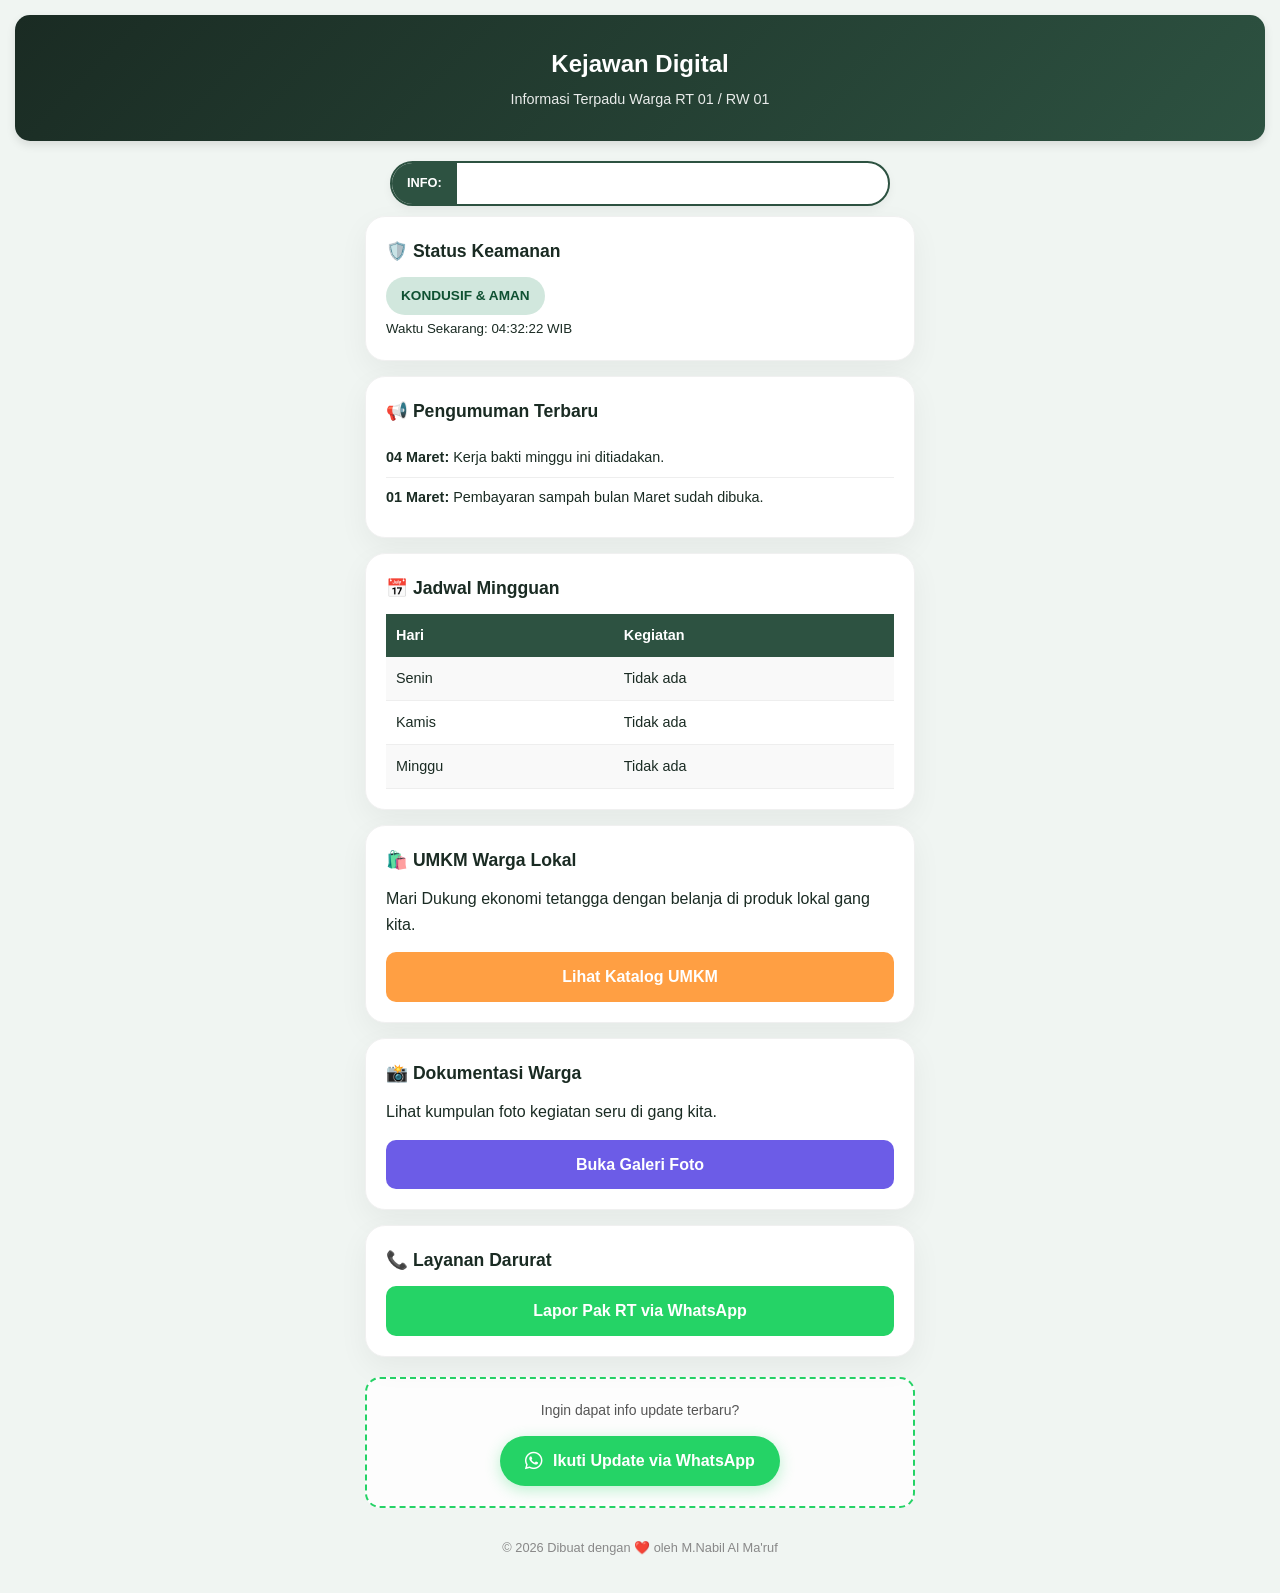
==== index.html @ c5c31fe0 "Update index.html" ====
<!DOCTYPE html>
<html lang="id">
<head>
    <meta charset="UTF-8">
    <meta name="viewport" content="width=device-width, initial-scale=1.0">
    <meta name="theme-color" content="#1a2b23">
    <meta name="apple-mobile-web-app-status-bar-style" content="black-translucent">
    <title>Kejawan Digital - Surabaya</title>
    <link rel="stylesheet" href="iki.css">
    <link rel="stylesheet" href="https://cdnjs.cloudflare.com/ajax/libs/font-awesome/6.0.0/css/all.min.css">
</head>
<body>
<div id="loader-wrapper">
    <div class="loader"></div>
    <p>Memuat Kejawan Digital...</p>
</div>


    <header>
        <h1>Kejawan Digital</h1>
        <p>Informasi Terpadu Warga RT 01 / RW 01</p>
    </header>

<div class="ticker-wrapper">
    <div class="ticker-title">INFO:</div>
    <div class="ticker-text">
        <span>📢 Besok ada Penanaman Sawit, mohon jaga uangnya! &nbsp;&nbsp;&nbsp; 🧹 Kerja Bakti hari Minggu depan di sepan langgar! &nbsp;&nbsp;&nbsp; 📦 Paket nyasar di rumah No. 15 atas nama Zio,selak ilang.</span>
    </div>
</div>

    <main>
        <section id="status-keamanan" class="card">
    <h2>🛡️ Status Keamanan</h2>
    <div class="status-badge">KONDUSIF & AMAN</div>
    <p><small>Waktu Sekarang: <span id="jam-digital">00:00:00</span></small></p>
        </section>

        <section id="pengumuman" class="card">
            <h2>📢 Pengumuman Terbaru</h2>
            <ul>
                <li><strong>04 Maret:</strong> Kerja bakti minggu ini ditiadakan.</li>
                <li><strong>01 Maret:</strong> Pembayaran sampah bulan Maret sudah dibuka.</li>
            </ul>
        </section>

        <section class="card">
    <h2>📅 Jadwal Mingguan</h2>
    <table class="jadwal-table">
        <tr>
            <th>Hari</th>
            <th>Kegiatan</th>
        </tr>
        <tr>
            <td>Senin</td>
            <td>Tidak ada</td>
        </tr>
        <tr>
            <td>Kamis</td>
            <td>Tidak ada</td>
        </tr>
        <tr>
            <td>Minggu</td>
            <td>Tidak ada</td>
        </tr>
    </table>
</section>

        <section id="direktori" class="card">
    <h2>🛍️ UMKM Warga Lokal</h2>
    <p>Mari Dukung ekonomi tetangga dengan belanja di produk lokal gang kita.</p>
    <a href="pageumkm.html" class="btn-direktori">Lihat Katalog UMKM</a>
        </section>

<section class="card">
    <h2>📸 Dokumentasi Warga</h2>
    <p>Lihat kumpulan foto kegiatan seru di gang kita.</p>
    <a href="galeri.html" class="btn-direktori" style="background: #6c5ce7;">Buka Galeri Foto</a>
</section>

        <section id="layanan" class="card">
            <h2>📞 Layanan Darurat</h2>
            <a href="https://wa.me/6282332569247?text=Halo%20Pak%20RT,%20saya%20ingin%20lapor" class="btn-lapor">
                Lapor Pak RT via WhatsApp
            </a>
        </section>


        <div class="update-wa-container">
    <p>Ingin dapat info update terbaru?</p>
    <a href="https://wa.me/6281934607877?text=Halo%20Admin,%20saya%20mau%20ikut%20update%20info%20Kejawan%20Digital" class="btn-wa-update" target="_blank">
        <i class="fab fa-whatsapp"></i> Ikuti Update via WhatsApp
    </a>
</div>

<div id="iklanModal" class="modal-iklan-container">
  <div class="modal-iklan-content">
    <span class="modal-iklan-close" onclick="tutupPopup()">&times;</span>
    
    <a href="https://wa.me/6281934607877?text=Halo%20UP_STORE,%20saya%20tertarik%20dengan%20jasanya" target="_blank">
      <img src="foto/zahra.png" alt="Iklan UMKM" class="img-iklan-responsif">
    </a>
  </div>
</div>
    </main>

    <footer>
        <p>&copy; 2026 Dibuat dengan ❤️ oleh M.Nabil Al Ma'ruf</p>
    </footer>

<script src="gerak.js"></script>
</body>
</html>
---- iki.css ----
html {
    scroll-behavior: smooth;
}

/* --- Styling Running Text (Ticker) --- */
.ticker-wrapper {
    max-width: 500px; /* Samakan dengan max-width main kamu */
    margin: 10px auto;
    background: #fff;
    border: 2px solid #2d5241;
    border-radius: 50px; /* Bentuk kapsul biar modern */
    display: flex;
    overflow: hidden; /* Sembunyikan teks yang keluar jalur */
    box-shadow: 0 4px 10px rgba(0,0,0,0.05);
}

.ticker-title {
    background: #2d5241;
    color: white;
    padding: 10px 15px;
    font-weight: bold;
    font-size: 0.8rem;
    z-index: 2; /* Biar tulisan INFO tetap di depan */
}

.ticker-text {
    white-space: nowrap; /* Biar teks gak turun ke bawah */
    display: flex;
    align-items: center;
    padding-left: 100%; /* Mulai dari luar kotak kanan */
    animation: running-text 20s linear infinite; /* 20 detik untuk satu putaran */
}

.ticker-text span {
    font-size: 0.9rem;
    color: #333;
    font-weight: 500;
}

/* Animasi Pergerakan */
@keyframes running-text {
    0% { transform: translateX(0); }
    100% { transform: translateX(-100%); }
}

/* Biar pas disentuh kursor berhenti (biar warga bisa baca pelan-pelan) */
.ticker-wrapper:hover .ticker-text {
    animation-play-state: paused;
}


/* 1. Siapkan animasinya */
@keyframes fadeInUp {
    from {
        opacity: 0;
        transform: translateY(30px); /* Muncul dari bawah */
    }
    to {
        opacity: 1;
        transform: translateY(0);
    }
}

/* 2. Pasang di kartu (UMKM, Galeri, dll) */
.card, .pin-card, .card-umkm {
    animation: fadeInUp 0.9s ease-out forwards;
}

.card:hover, .pin-card:hover {
    box-shadow: 0 10px 20px rgba(30, 60, 114, 0.2);
    transform: translateY(-5px); /* Kartu sedikit naik ke atas */
}

/* 1. Reset & Global Styles */
* {
    margin: 0;
    padding: 0;
    box-sizing: border-box;
    font-family: 'Segoe UI', Tahoma, Geneva, Verdana, sans-serif;
}

body {
    background-color: #f0f5f2; /* Abu-abu muda khas aplikasi modern */
    color: #1a2b23;
    line-height: 1.6;
    padding: 15px;
}

/* 2. Header Style */
header {
    text-align: center;
    background: linear-gradient(135deg, #1a2b23 0%, #2d5241 100%); /* Gradasi Biru Profesional */
    color: white;
    padding: 30px 20px;
    border-radius: 15px;
    margin-bottom: 20px;
    box-shadow: 0 4px 10px rgba(0,0,0,0.1);
}

header h1 {
    font-size: 1.5rem;
    margin-bottom: 5px;
}

header p {
    font-size: 0.9rem;
    opacity: 0.9;
}

/* 3. Card Style (Wadah Fitur) */
.card {
    background: white;
    padding: 20px;
    border-radius: 15px;
    margin-bottom: 15px;
    box-shadow: 0 2px 8px rgba(0,0,0,0.05);
    border-left: 5px solid #76ba99; /* Aksen garis samping */
}

.card h2 {
    font-size: 1.1rem;
    color: #1a2b23;
    margin-bottom: 12px;
    display: flex;
    align-items: center;
}

/* 4. Status Badge Keamanan */
.status-badge {
    background-color: #d1e7dd;
    color: #0f5132;
    padding: 8px 15px;
    border-radius: 20px;
    display: inline-block;
    font-weight: bold;
    font-size: 0.85rem;
}

/* 5. List Style (Pengumuman & Direktori) */
ul {
    list-style: none;
}

ul li {
    padding: 8px 0;
    border-bottom: 1px solid #eee;
    font-size: 0.9rem;
}

ul li:last-child {
    border-bottom: none;
}

/* 6. Button Style (Lapor & Detail) */
.btn-lapor {
    display: block;
    background-color: #25d366; /* Hijau WhatsApp */
    color: white;
    text-align: center;
    padding: 12px;
    border-radius: 10px;
    text-decoration: none;
    font-weight: bold;
    margin-top: 10px;
    transition: 0.3s;
}

.btn-lapor:hover {
    background-color: #128c7e;
    transform: translateY(-2px);
}

.btn-detail {
    color: #76ba99;
    text-decoration: none;
    font-size: 0.85rem;
    font-weight: bold;
}

/* 7. Footer */
footer {
    text-align: center;
    font-size: 0.8rem;
    color: #888;
    margin-top: 30px;
    padding-bottom: 20px;
}


/* --- Tambahan Khusus Agar Tidak Mepet & Mendukung Foto --- */

/* 1. Container Utama agar tidak terlalu lebar di layar laptop */
main {
    max-width: 550px; /* Standar ukuran aplikasi mobile agar nyaman di mata */
    margin: 0 auto;   /* Menengahkan seluruh isi website */
}

/* 2. Modifikasi Card khusus UMKM agar Foto bisa Full ke pinggir */
.card-umkm {
    padding: 0;         /* Menghilangkan padding agar foto nempel ke tepi */
    overflow: hidden;   /* Agar ujung foto yang tajam mengikuti lengkungan kartu */
}

/* 3. Desain Foto Produk Online */
.img-produk {
    width: 100%;
    height: 200px;      /* Tinggi foto seragam */
    object-fit: cover;  /* Foto otomatis terpotong rapi tanpa jadi gepeng */
    display: block;
}

/* 4. Ruang untuk Teks di bawah foto agar tidak mepet ke pinggir foto */
.card-content {
    padding: 20px;      /* Memberi "napas" pada teks di dalam kartu UMKM */
}
.img-poster-full {
    width: 100%;
    height: auto;      /* Ini kuncinya: tinggi mengikuti asli gambar */
    display: block;
    border-radius: 12px;
}

/* 5. Tombol Lihat Katalog (Tombol Orange) */
.btn-direktori {
    display: block;
    background: #ff9f43;
    color: white;
    text-align: center;
    padding: 12px;
    border-radius: 10px;
    text-decoration: none;
    font-weight: bold;
    margin-top: 15px;
    transition: 0.3s;
}

.btn-direktori:hover {
    background: #f39c12;
    transform: translateY(-2px);
}

/* --- Styling Tabel Jadwal --- */
.jadwal-table {
    width: 100%;
    border-collapse: collapse;
    margin-top: 10px;
    font-size: 0.9rem;
}

.jadwal-table th {
    background-color: #2d5241;
    color: white;
    text-align: left;
    padding: 10px;
}

.jadwal-table td {
    padding: 10px;
    border-bottom: 1px solid #eee;
}

/* Efek Zebra: Baris genap dikasih warna beda */
.jadwal-table tr:nth-child(even) {
    background-color: #f9f9f9;
}

/* --- STYLE GALERI PINTEREST --- */
.pin-container {
    column-count: 2; /* 2 kolom di HP */
    column-gap: 15px;
    max-width: 600px;
    margin: 0 auto;
}

@media (min-width: 768px) {
    .pin-container { column-count: 3; } /* 3 kolom di Laptop */
}

.pin-card {
    background: white;
    margin-bottom: 15px;
    break-inside: avoid; /* Biar kartu gak terpotong di tengah kolom */
    border-radius: 12px;
    overflow: hidden;
    box-shadow: 0 4px 10px rgba(0,0,0,0.05);
    cursor: pointer;
    transition: 0.3s;
}

.pin-card:hover { transform: scale(1.02); }

.pin-card img {
    width: 100%;
    display: block;
}

.pin-desc {
    padding: 10px;
    font-size: 0.8rem;
    font-weight: bold;
    text-align: center;
}

/* --- STYLE LIGHTBOX (EFEK ZOOM) --- */
.lightbox {
    display: none; /* Sembunyi secara default */
    position: fixed;
    z-index: 999;
    top: 0; left: 0;
    width: 100%; height: 100%;
    background: rgba(0, 0, 0, 0.9);
    justify-content: center;
    align-items: center;
    flex-direction: column;
}

.lightbox img {
    max-width: 90%;
    max-height: 80%;
    border-radius: 10px;
    animation: zoomIn 0.3s ease;
}

.close-btn {
    position: absolute;
    top: 20px; right: 30px;
    color: white; font-size: 40px; cursor: pointer;
}

#lightbox-caption {
    color: white; margin-top: 15px; font-weight: bold;
}

@keyframes zoomIn {
    from { transform: scale(0.5); opacity: 0; }
    to { transform: scale(1); opacity: 1; }
}

/* --- STYLE LOADING SCREEN --- */
#loader-wrapper {
    position: fixed;
    top: 0; left: 0;
    width: 100%; height: 100%;
    background: #ffffff; /* Warna latar saat loading */
    display: flex;
    flex-direction: column;
    justify-content: center;
    align-items: center;
    z-index: 9999; /* Pastikan di atas semua elemen */
    transition: opacity 0.5s ease;
}

.loader {
    width: 50px;
    height: 50px;
    border: 5px solid #f3f3f3;
    border-top: 5px solid #2d5241; /* Warna biru senada headermu */
    border-radius: 50%;
    animation: spin 1s linear infinite;
    margin-bottom: 15px;
}

#loader-wrapper p {
    font-family: sans-serif;
    color: #2d5241;
    font-weight: bold;
    font-size: 0.9rem;
}

/* Animasi Putar */
@keyframes spin {
    0% { transform: rotate(0deg); }
    100% { transform: rotate(360deg); }
}

/* Class untuk menghilangkan loader */
.loader-hidden {
    opacity: 0;
    visibility: hidden;
}

.card, .card-umkm, .pin-card {
    background: #ffffff;
    border: 1px solid #f0f0f0; /* Garis pinggir sangat tipis */
    border-radius: 20px;
    box-shadow: 0 10px 30px rgba(0, 0, 0, 0.05); /* Bayangan sangat halus */
    padding: 20px;
    transition: all 0.3s ease;
}

/* Efek saat kursor di atasnya (Hover) */
.card:hover, .card-umkm:hover, .pin-card:hover {
    transform: translateY(-8px); /* Melayang sedikit */
    box-shadow: 0 15px 35px rgba(30, 60, 114, 0.15); /* Bayangan jadi lebih tegas */
    border-color: #1e3c72; /* Garis pinggir berubah warna biru */
}

/* Container utama (Background Gelap) */
  .modal-iklan-container {
    display: none; /* Sembunyi dulu saat loading */
    position: fixed;
    z-index: 99999; /* Pastikan paling depan */
    left: 0;
    top: 0;
    width: 100%;
    height: 100%;
    background-color: rgba(0, 0, 0, 0.85);
    
    /* Membuat konten tepat di tengah layar */
    align-items: center;
    justify-content: center;
  }

  /* Kotak Konten Iklan */
  .modal-iklan-content {
    position: relative;
    width: 85%;
    max-width: 380px; /* Ukuran maksimal biar gak kegedean di tablet */
    animation: zoomIn 0.4s ease; /* Efek muncul pelan */
  }

  /* Gambar Iklan */
  .img-iklan-responsif {
    width: 100%;
    height: auto;
    border-radius: 15px;
    box-shadow: 0 10px 30px rgba(0,0,0,0.5);
    display: block;
  }

  /* Tombol Close (X) */
  .modal-iklan-close {
    position: absolute;
    top: -45px;
    right: 0;
    color: white;
    font-size: 42px;
    font-weight: bold;
    cursor: pointer;
    line-height: 1;
    text-shadow: 2px 2px 5px rgba(0,0,0,0.5);
  }

  /* Animasi Sederhana */
  @keyframes zoomIn {
    from { transform: scale(0.7); opacity: 0; }
    to { transform: scale(1); opacity: 1; }
  }

  /* INFO UPDATE BOSSS /*
  /* Container Box */
.update-wa-container {
    background: #fdfdfd;
    border: 2px dashed #25D366; /* Garis putus-putus warna WA */
    padding: 20px;
    border-radius: 15px;
    text-align: center;
    margin: 20px 0;
}

.update-wa-container p {
    font-size: 14px;
    color: #555;
    margin-bottom: 15px;
}

/* Tombol Estetik */
.btn-wa-update {
    display: inline-flex;
    align-items: center;
    justify-content: center;
    background-color: #25D366;
    color: white;
    padding: 12px 25px;
    border-radius: 50px;
    text-decoration: none;
    font-weight: bold;
    font-size: 16px;
    box-shadow: 0 4px 15px rgba(37, 211, 102, 0.3);
    transition: all 0.3s ease;
    animation: getar 3s infinite; /* Animasi getar */
}

.btn-wa-update:hover {
    background-color: #128C7E;
    transform: translateY(-3px);
    box-shadow: 0 6px 20px rgba(37, 211, 102, 0.4);
}

.btn-wa-update i {
    margin-right: 10px;
    font-size: 20px;
}

/* Animasi Getar Halus agar Warga Melirik */
@keyframes getar {
    0% { transform: scale(1); }
    5% { transform: scale(1.05); }
    10% { transform: scale(1); }
    15% { transform: scale(1.05); }
    20% { transform: scale(1); }
    100% { transform: scale(1); }
}
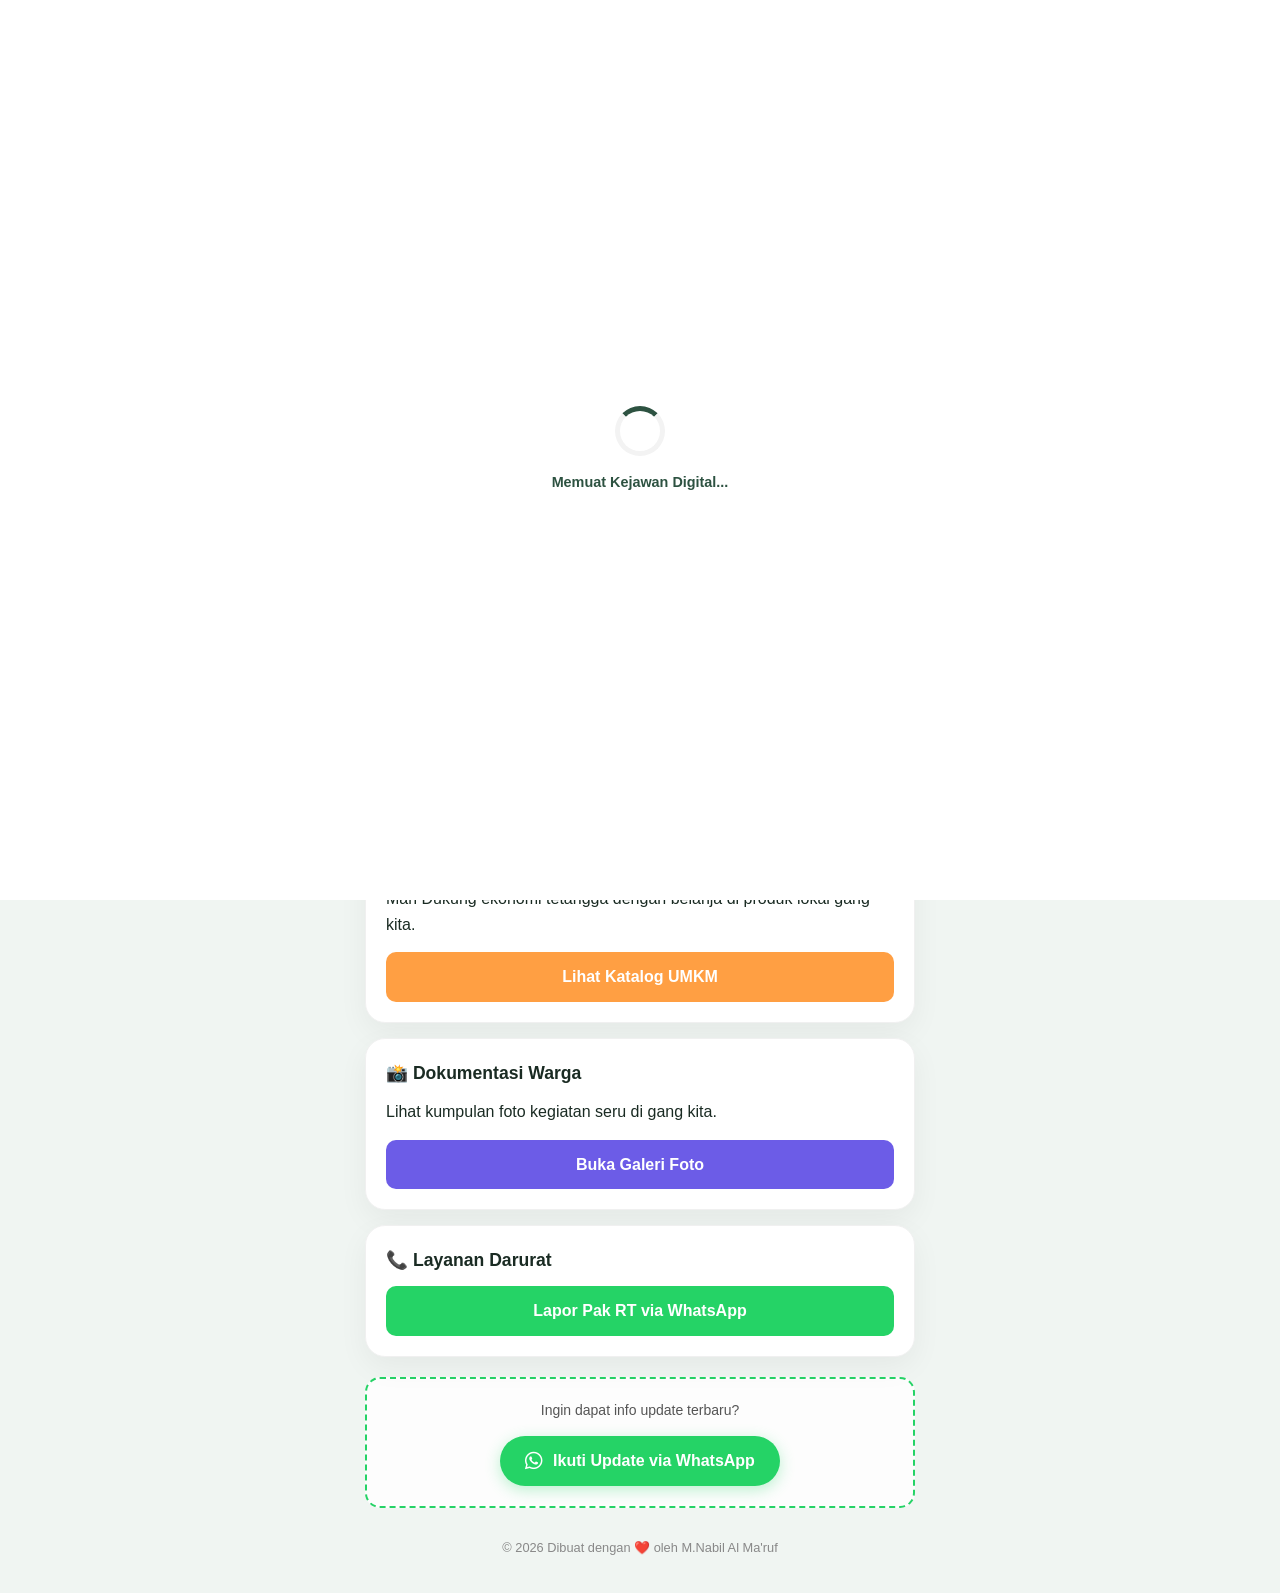
==== commit 7c5517a3: "Update index.html" ====
--- a/index.html
+++ b/index.html
@@ -97,7 +97,7 @@
     <span class="modal-iklan-close" onclick="tutupPopup()">&times;</span>
     
     <a href="https://wa.me/6281934607877?text=Halo%20UP_STORE,%20saya%20tertarik%20dengan%20jasanya" target="_blank">
-      <img src="foto/zahra.png" alt="Iklan UMKM" class="img-iklan-responsif">
+      <img src="foto/kerja1.png" alt="Iklan UMKM" class="img-iklan-responsif">
     </a>
   </div>
 </div>
@@ -111,3 +111,4 @@
 </body>
 </html>
 
+
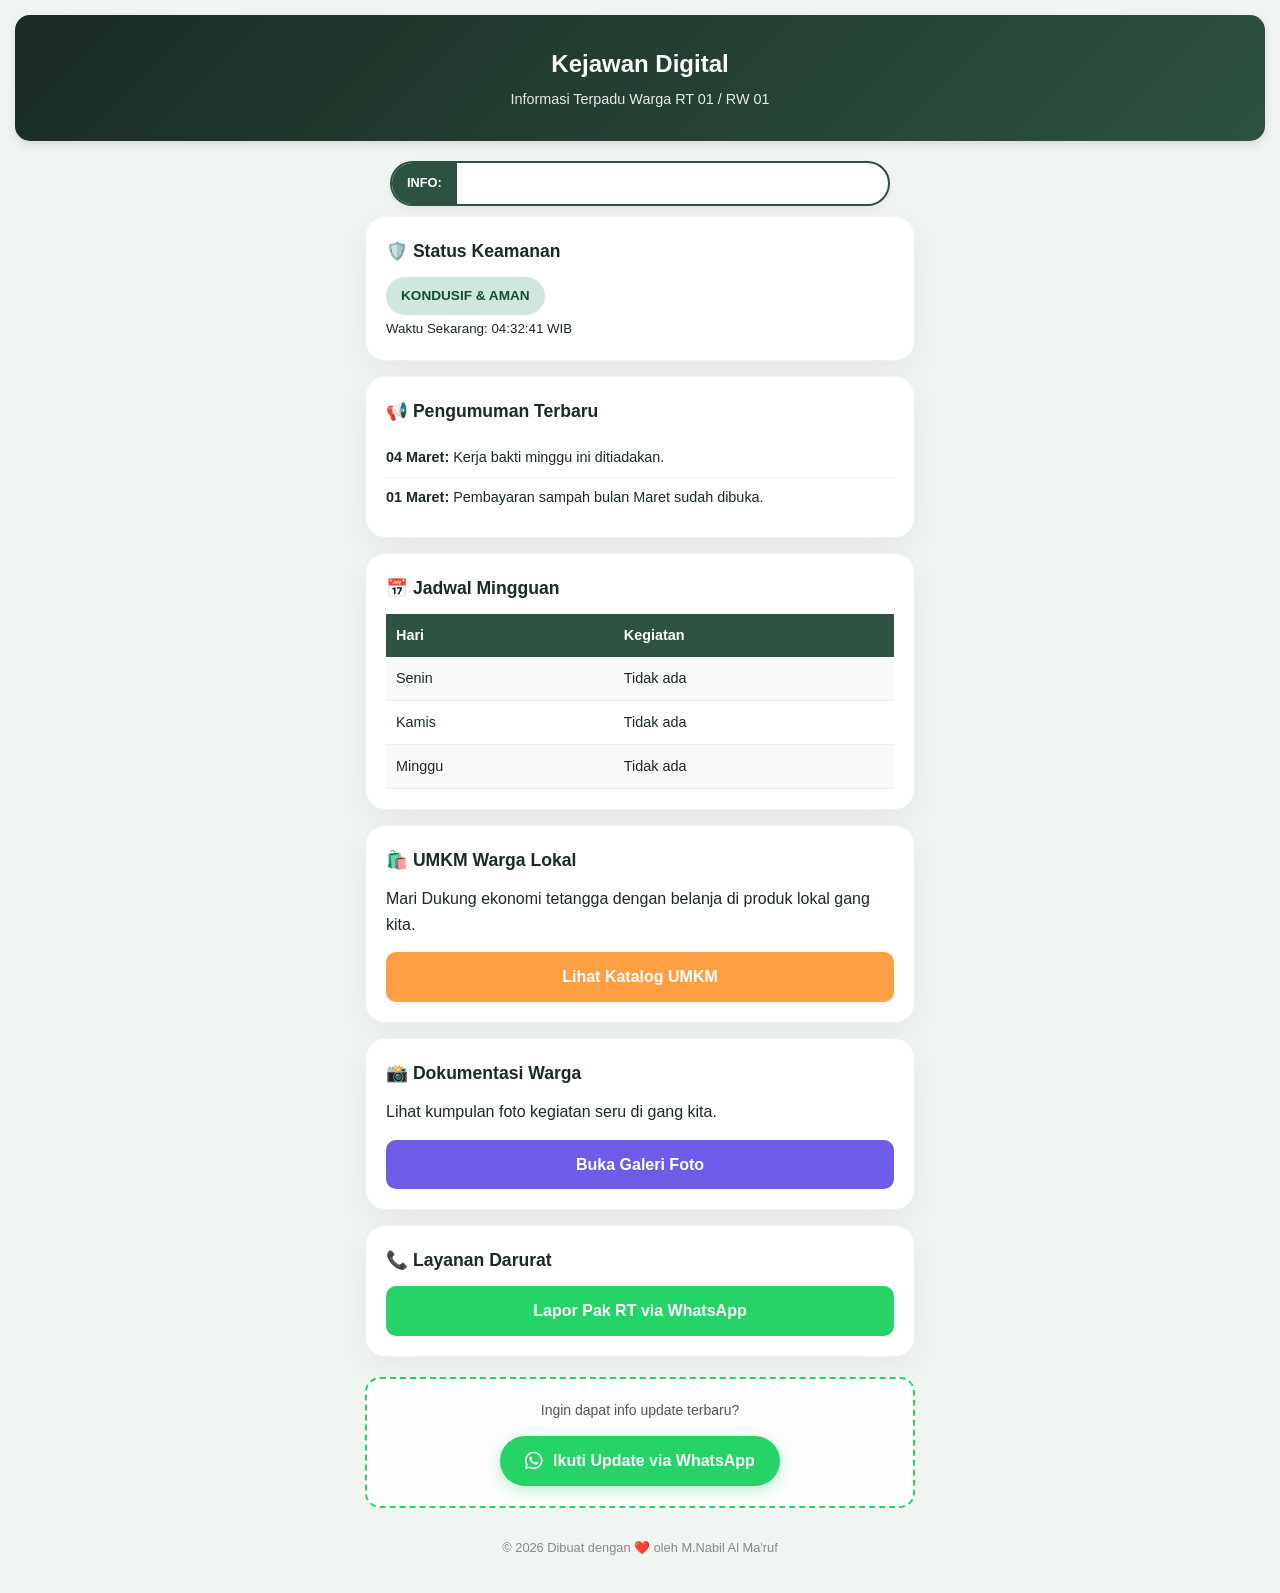
==== commit b17810af: "Update index.html" ====
--- a/index.html
+++ b/index.html
@@ -1,6 +1,9 @@
 <!DOCTYPE html>
 <html lang="id">
 <head>
+    <link rel="manifest" href="manifest.json">
+    <meta name="apple-mobile-web-app-capable" content="yes">
+    <meta name="apple-mobile-web-app-title" content="Kejawan Digital">
     <meta charset="UTF-8">
     <meta name="viewport" content="width=device-width, initial-scale=1.0">
     <meta name="theme-color" content="#1a2b23">
@@ -97,7 +100,7 @@
     <span class="modal-iklan-close" onclick="tutupPopup()">&times;</span>
     
     <a href="https://wa.me/6281934607877?text=Halo%20UP_STORE,%20saya%20tertarik%20dengan%20jasanya" target="_blank">
-      <img src="foto/kerja1.png" alt="Iklan UMKM" class="img-iklan-responsif">
+      <img src="foto/halo.png" alt="Iklan UMKM" class="img-iklan-responsif">
     </a>
   </div>
 </div>
@@ -112,3 +115,6 @@
 </html>
 
 
+
+
+
--- a/iki.css
+++ b/iki.css
@@ -338,6 +338,7 @@
 
 /* --- STYLE LOADING SCREEN --- */
 #loader-wrapper {
+    z-index: 9999; /* Pastikan di atas semua elemen */
     position: fixed;
     top: 0; left: 0;
     width: 100%; height: 100%;
@@ -346,7 +347,6 @@
     flex-direction: column;
     justify-content: center;
     align-items: center;
-    z-index: 9999; /* Pastikan di atas semua elemen */
     transition: opacity 0.5s ease;
 }
 
@@ -502,3 +502,91 @@
     100% { transform: scale(1); }
 }
 
+.search-container {
+    margin-bottom: 20px;
+    width: 100%;
+}
+
+#searchInput {
+    width: 100%;
+    padding: 12px 20px;
+    font-size: 16px;
+    border: 2px solid #28a745; /* Warna hijau biar senada */
+    border-radius: 25px;
+    outline: none;
+    box-sizing: border-box;
+}
+
+#searchInput:focus {
+    box-shadow: 0 0 8px rgba(40, 167, 69, 0.5);
+}
+
+.status-toko {
+    font-weight: bold;
+    padding: 2px 8px;
+    border-radius: 5px;
+    font-size: 0.8rem;
+    display: inline-block;
+    margin-bottom: 10px;
+}
+
+.status-buka {
+    background-color: #d4edda;
+    color: #155724;
+    border: 1px solid #c3e6cb;
+}
+
+.status-tutup {
+    background-color: #f8d7da;
+    color: #721c24;
+    border: 1px solid #f5c6cb;
+}
+
+.btn-kembali-floating {
+    display: none !important;
+    position: fixed;
+    bottom: 25px; /* Jarak seko ngisor */
+    left: 20px;   /* Jarak seko kiwa */
+    background: linear-gradient(135deg, #28a745, #218838); /* Warna ijo segar */
+    color: white;
+    padding: 12px 20px;
+    border-radius: 50px; /* Bentuk kapsul ben modern */
+    text-decoration: none;
+    display: flex;
+    align-items: center;
+    gap: 10px;
+    font-weight: bold;
+    box-shadow: 0 4px 15px rgba(0,0,0,0.2);
+    z-index: 9999;
+    transition: all 0.3s ease;
+    
+}
+
+/* Efek pas tombol demek/hover */
+.btn-kembali-floating:hover {
+    transform: translateY(-5px); /* Membal mendhuwur sithik */
+    box-shadow: 0 6px 20px rgba(0,0,0,0.3);
+    color: white;
+}
+
+.icon-bali {
+    font-size: 1.2rem;
+}
+
+/* Ben gak ngebaki layar HP sing cilik */
+@media (max-width: 600px) {
+    .text-bali {
+        display: none; /* Nek nang HP, tulisan 'Beranda' ilang, mung panah wae ben simpel */
+    }
+    .btn-kembali-floating {
+        padding: 15px;
+        border-radius: 50%; /* Dadi bunder nek nang HP */
+    }
+}
+
+
+
+
+
+
+
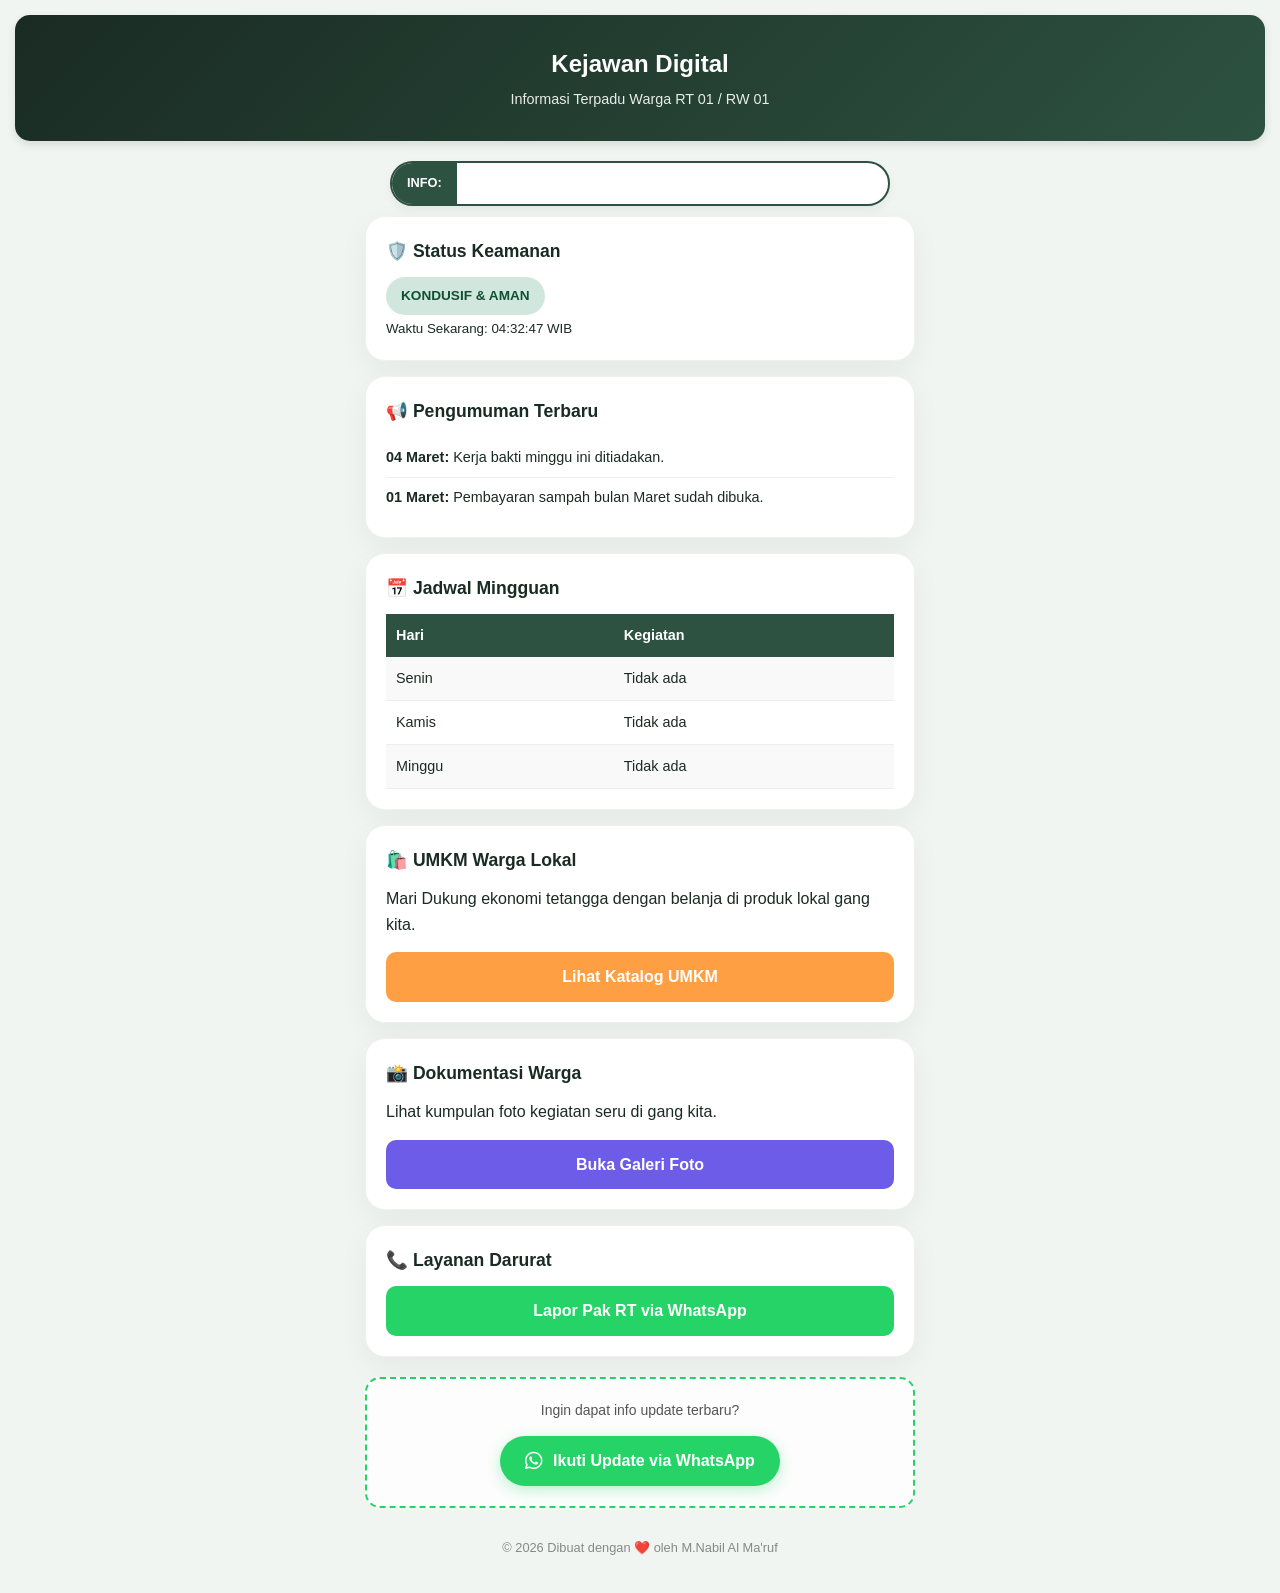
==== commit 10c9ece1: "Update index.html" ====
--- a/index.html
+++ b/index.html
@@ -90,7 +90,7 @@
 
         <div class="update-wa-container">
     <p>Ingin dapat info update terbaru?</p>
-    <a href="https://wa.me/6281934607877?text=Halo%20Admin,%20saya%20mau%20ikut%20update%20info%20Kejawan%20Digital" class="btn-wa-update" target="_blank">
+    <a href="https://whatsapp.com/channel/0029VbCks5DFCCocYAQRdv0I" class="btn-wa-update" target="_blank">
         <i class="fab fa-whatsapp"></i> Ikuti Update via WhatsApp
     </a>
 </div>
@@ -99,7 +99,7 @@
   <div class="modal-iklan-content">
     <span class="modal-iklan-close" onclick="tutupPopup()">&times;</span>
     
-    <a href="https://wa.me/6281934607877?text=Halo%20UP_STORE,%20saya%20tertarik%20dengan%20jasanya" target="_blank">
+    <a href="https://wa.me/6282332569247?text=Halo%Admin,%20saya%20tertarik%20dengan%20webnya" target="_blank">
       <img src="foto/halo.png" alt="Iklan UMKM" class="img-iklan-responsif">
     </a>
   </div>
@@ -118,3 +118,4 @@
 
 
 
+
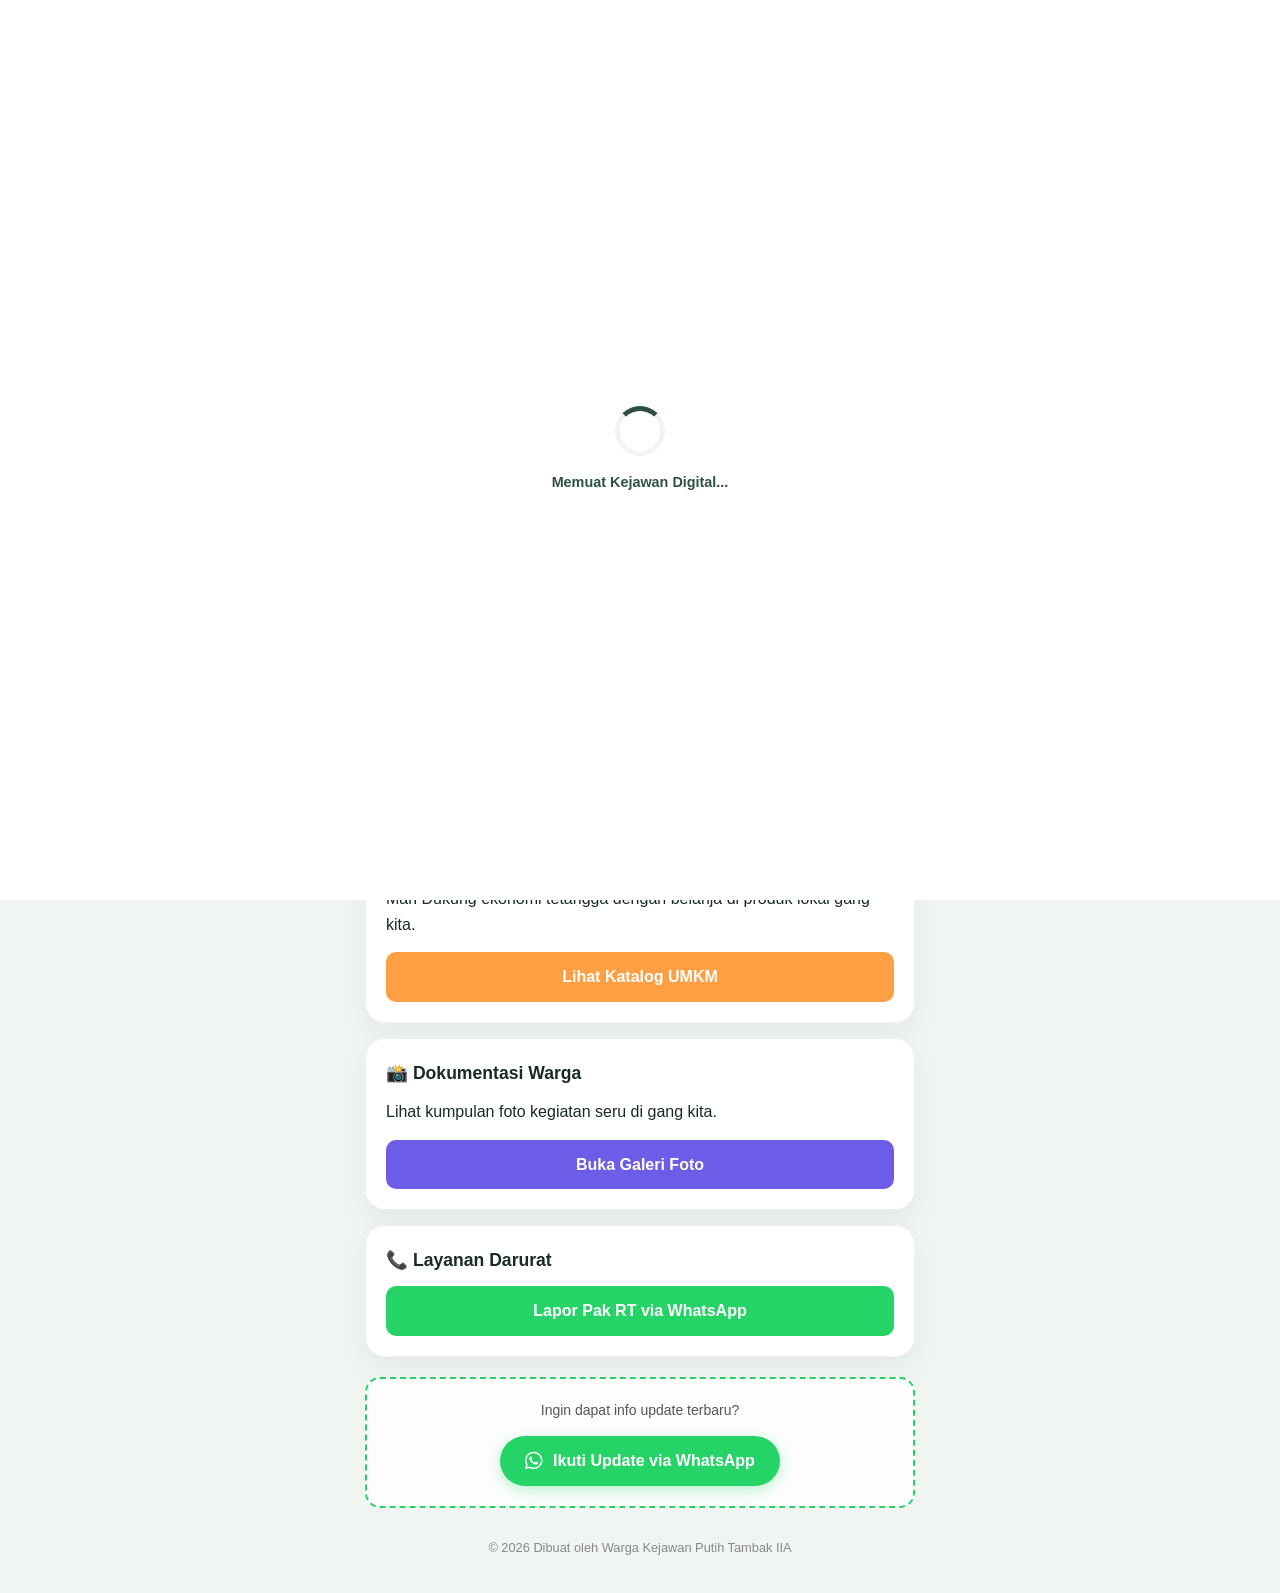
==== commit b9f2d239: "Update index.html" ====
--- a/index.html
+++ b/index.html
@@ -41,8 +41,8 @@
         <section id="pengumuman" class="card">
             <h2>📢 Pengumuman Terbaru</h2>
             <ul>
-                <li><strong>04 Maret:</strong> Kerja bakti minggu ini ditiadakan.</li>
-                <li><strong>01 Maret:</strong> Pembayaran sampah bulan Maret sudah dibuka.</li>
+                <li><strong>20 Maret:</strong> Hari Idul Fitri.</li>
+                <li><strong>30 Maret:</strong> Mboten Wonten Nopo Nopo.</li>
             </ul>
         </section>
 
@@ -107,7 +107,7 @@
     </main>
 
     <footer>
-        <p>&copy; 2026 Dibuat dengan ❤️ oleh M.Nabil Al Ma'ruf</p>
+        <p>&copy; 2026 Dibuat oleh Warga Kejawan Putih Tambak IIA</p>
     </footer>
 
 <script src="gerak.js"></script>
@@ -119,3 +119,4 @@
 
 
 
+
